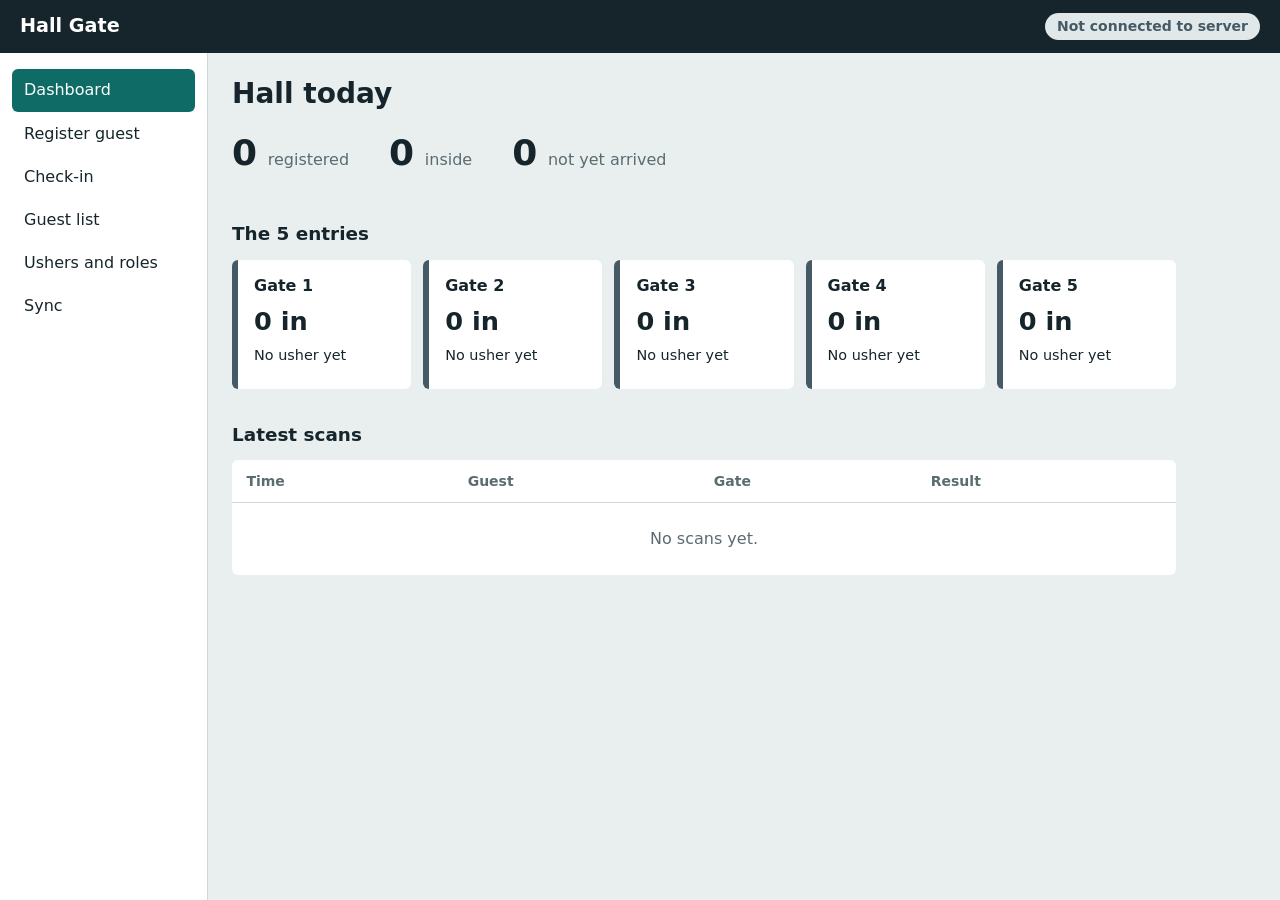
==== index.html @ 01136258 "Add files via upload ssssssfdsd" ====
<!DOCTYPE html>
<html lang="en">
<head>
  <meta charset="UTF-8">
  <meta name="viewport" content="width=device-width, initial-scale=1">
  <title>Hall Gate - Event Hall Management</title>
  <link rel="stylesheet" href="style.css">
</head>
<body>

  <!-- Top bar. The ids (net-status, user-name) are the "handles" your JavaScript will use to fill the text. -->
  <header class="topbar">
    <strong class="brand">Hall Gate</strong>
    <span class="net net-idle" id="net-status" role="status">Not connected to server</span>
    <span class="who" id="user-name"></span>
  </header>

  <nav class="menu" aria-label="Main menu">
    <a href="#dashboard">Dashboard</a>
    <a href="#register">Register guest</a>
    <a href="#checkin">Check-in</a>
    <a href="#guests">Guest list</a>
    <a href="#team">Ushers and roles</a>
    <a href="#sync">Sync</a>
  </nav>

  <main>

    <!-- ========== 1. DASHBOARD ========== -->
    <section class="view" id="dashboard">
      <h1>Hall today</h1>

      <div class="stats">
        <p><span class="num" id="stat-registered">0</span> registered</p>
        <p><span class="num" id="stat-inside">0</span> inside</p>
        <p><span class="num" id="stat-waiting">0</span> not yet arrived</p>
      </div>

      <h2>The 5 entries</h2>
      <div class="gates" id="gates">
        <article class="gate" data-gate="1"><h3>Gate 1</h3><p class="count">0 in</p><p class="note">No usher yet</p></article>
        <article class="gate" data-gate="2"><h3>Gate 2</h3><p class="count">0 in</p><p class="note">No usher yet</p></article>
        <article class="gate" data-gate="3"><h3>Gate 3</h3><p class="count">0 in</p><p class="note">No usher yet</p></article>
        <article class="gate" data-gate="4"><h3>Gate 4</h3><p class="count">0 in</p><p class="note">No usher yet</p></article>
        <article class="gate" data-gate="5"><h3>Gate 5</h3><p class="count">0 in</p><p class="note">No usher yet</p></article>
      </div>

      <h2>Latest scans</h2>
      <div class="table-wrap">
        <table>
          <thead>
            <tr><th>Time</th><th>Guest</th><th>Gate</th><th>Result</th></tr>
          </thead>
          <!-- The API data goes inside this tbody. The empty row is removed when real rows arrive. -->
          <tbody id="scans-body">
            <tr class="empty-row"><td colspan="4">No scans yet.</td></tr>
          </tbody>
        </table>
      </div>
    </section>

    <!-- ========== 2. REGISTER GUEST ========== -->
    <section class="view" id="register">
      <h1>Register a guest</h1>
      <p class="hint">Admin and any usher with permission can do this.</p>

      <div class="split">
        <form class="card" id="register-form" action="#register" method="post">
          <label for="g-name">Full name</label>
          <input id="g-name" name="name" type="text" autocomplete="off" required>

          <label for="g-phone">Phone number</label>
          <input id="g-phone" name="phone" type="tel">

          <label for="g-email">Email (optional)</label>
          <input id="g-email" name="email" type="email">

          <label for="g-type">Ticket type</label>
          <select id="g-type" name="type">
            <option>General</option>
            <option>VIP</option>
            <option>Speaker</option>
            <option>Staff</option>
          </select>

          <fieldset>
            <legend>How will the guest get in?</legend>
            <label class="choice"><input type="radio" name="method" checked> QR code</label>
            <label class="choice"><input type="radio" name="method"> Access code</label>
          </fieldset>

          <button class="btn" type="submit">Register and create pass</button>
        </form>

        <!-- The pass. "hidden" means the browser does not show that part until JavaScript removes the word. -->
        <aside class="pass" aria-label="Guest pass">
          <p class="empty pass-empty" id="pass-empty">The guest's pass will show here after you register them.</p>

          <div id="pass-content" hidden>
            <p class="pass-event" id="pass-event"></p>
            <h2 id="pass-name"></h2>
            <p id="pass-type"></p>
            <div class="qr" role="img" aria-label="QR code placeholder"></div>
            <p class="code" id="pass-code"></p>
            <button class="btn alt" type="button">Send by WhatsApp or SMS</button>
          </div>
        </aside>
      </div>
    </section>

    <!-- ========== 3. CHECK-IN (USHER SCREEN) ========== -->
    <section class="view" id="checkin">
      <h1>Check-in</h1>

      <div class="split">
        <div class="card">
          <label for="gate-pick">This device is at</label>
          <select id="gate-pick">
            <option>Gate 1</option>
            <option>Gate 2</option>
            <option>Gate 3</option>
            <option>Gate 4</option>
            <option>Gate 5</option>
          </select>

          <div class="scanner" role="img" aria-label="Camera area for scanning QR codes">
            <p>Camera opens here</p>
          </div>
          <button class="btn" type="button">Scan QR code</button>

          <p class="or">or type the access code</p>
          <label for="code-in">Access code</label>
          <input id="code-in" type="text" inputmode="numeric" autocomplete="off">
          <button class="btn alt" type="button">Check code</button>
        </div>

        <div class="results">
          <!-- Shown at first -->
          <article class="result idle" id="result-empty">
            <h2>Waiting for a scan</h2>
            <p>Scan a QR code or type an access code. The answer shows here.</p>
          </article>

          <!-- Hidden at first. JavaScript shows one of these two after a check. -->
          <article class="result ok" id="result-ok" hidden>
            <h2>Let in</h2>
            <p class="big" id="ok-name"></p>
            <p id="ok-info"></p>
          </article>

          <article class="result bad" id="result-bad" hidden>
            <h2>Do not let in</h2>
            <p class="big" id="bad-reason"></p>
            <p id="bad-info"></p>
          </article>
        </div>
      </div>
    </section>

    <!-- ========== 4. GUEST LIST ========== -->
    <section class="view" id="guests">
      <h1>Guest list</h1>
      <label for="search" class="sr">Search guests</label>
      <input id="search" class="search" type="search" placeholder="Search by name, phone or code">

      <div class="table-wrap">
        <table>
          <thead>
            <tr><th>Name</th><th>Phone</th><th>Ticket</th><th>Registered by</th><th>Status</th></tr>
          </thead>
          <tbody id="guests-body">
            <tr class="empty-row"><td colspan="5">No guests yet. Register a guest to start the list.</td></tr>
          </tbody>
        </table>
      </div>
    </section>

    <!-- ========== 5. USHERS AND ROLES (ADMIN ONLY) ========== -->
    <section class="view" id="team">
      <h1>Ushers and roles</h1>
      <p class="hint">Only the super admin sees this screen.</p>

      <div class="table-wrap">
        <table>
          <thead>
            <tr><th>Name</th><th>Role</th><th>Gate</th><th>Can register guests</th></tr>
          </thead>
          <tbody id="team-body">
            <tr class="empty-row"><td colspan="4">No ushers yet.</td></tr>
          </tbody>
        </table>
      </div>
      <button class="btn" type="button">Add usher</button>
    </section>

    <!-- ========== 6. SYNC ========== -->
    <section class="view" id="sync">
      <h1>Sync</h1>
      <p class="hint">Devices on the hall network share check-ins even when the internet is weak.</p>

      <div class="table-wrap">
        <table>
          <thead>
            <tr><th>Device</th><th>Gate</th><th>Last synced</th><th>Waiting to send</th></tr>
          </thead>
          <tbody id="sync-body">
            <tr class="empty-row"><td colspan="4">No devices connected yet.</td></tr>
          </tbody>
        </table>
      </div>
      <button class="btn" type="button">Sync now</button>
    </section>

  </main>
</body>
</html>
---- style.css ----
/* ---------- 1. Colours and sizes (change them here, they update everywhere) ---------- */
:root {
  --bg: #e9eeee;
  --surface: #ffffff;
  --ink: #16252b;
  --muted: #5a6b72;
  --line: #cdd8d9;
  --teal: #0e6b66;
  --teal-dark: #0a4f4b;

  --ok: #1f7a3e;
  --ok-bg: #dcf0e1;
  --bad: #a82a2a;
  --bad-bg: #f8dedc;
  --wait: #8a5a00;
  --wait-bg: #fbecc8;
  --idle: #455a64;
  --idle-bg: #e1e8ea;

  --radius: 6px;
  --font: "Instrument Sans", "Segoe UI", system-ui, sans-serif;
}

/* ---------- 2. Basics ---------- */
* { box-sizing: border-box; }

body {
  margin: 0;
  min-height: 100vh;
  font-family: var(--font);
  font-size: 1rem;
  line-height: 1.5;
  color: var(--ink);
  background: var(--bg);
  display: grid;
  grid-template-columns: 13rem 1fr;
  grid-template-rows: auto 1fr;
  grid-template-areas:
    "top  top"
    "menu main";
}

h1 { font-size: 1.75rem; line-height: 1.2; margin: 0 0 0.5rem; }
h2 { font-size: 1.15rem; margin: 2rem 0 0.75rem; }
h3 { font-size: 1rem; margin: 0; }
p  { margin: 0 0 0.5rem; }

.hint { color: var(--muted); margin-bottom: 1.25rem; }

/* Hidden on screen, still read by screen readers */
.sr {
  position: absolute;
  width: 1px; height: 1px;
  overflow: hidden;
  clip: rect(0 0 0 0);
}

:focus-visible { outline: 3px solid var(--teal); outline-offset: 2px; }

/* ---------- 3. Top bar ---------- */
.topbar {
  grid-area: top;
  display: flex;
  flex-wrap: wrap;
  align-items: center;
  gap: 0.75rem 1.5rem;
  padding: 0.75rem 1.25rem;
  background: var(--ink);
  color: #fff;
}
.brand { font-size: 1.2rem; margin-right: auto; }
.who { color: #b8c7cb; font-size: 0.9rem; }

/* Network state: the most important thing for an usher to see */
.net {
  padding: 0.2rem 0.75rem;
  border-radius: 999px;
  font-size: 0.875rem;
  font-weight: 600;
}
.net-online  { background: var(--ok-bg);   color: var(--ok); }
.net-offline { background: var(--wait-bg); color: var(--wait); }

/* ---------- 4. Side menu ---------- */
.menu {
  grid-area: menu;
  display: flex;
  flex-direction: column;
  padding: 1rem 0.75rem;
  background: var(--surface);
  border-right: 1px solid var(--line);
}
.menu a {
  padding: 0.6rem 0.75rem;
  border-radius: var(--radius);
  color: var(--ink);
  text-decoration: none;
  font-weight: 500;
}
.menu a:hover { background: var(--bg); }

/* ---------- 5. Screens: only one shows at a time ---------- */
main { grid-area: main; padding: 1.5rem; max-width: 62rem; width: 100%; }

.view { display: none; }
.view:target { display: block; }

/* If no screen is chosen yet, show the dashboard */
main:not(:has(.view:target)) #dashboard { display: block; }

/* Mark the menu link of the screen that is open */
body:has(#register:target) a[href="#register"],
body:has(#checkin:target)  a[href="#checkin"],
body:has(#guests:target)   a[href="#guests"],
body:has(#team:target)     a[href="#team"],
body:has(#sync:target)     a[href="#sync"],
body:not(:has(.view:target)) a[href="#dashboard"],
body:has(#dashboard:target) a[href="#dashboard"] {
  background: var(--teal);
  color: #fff;
}

/* ---------- 6. Dashboard ---------- */
.stats {
  display: flex;
  flex-wrap: wrap;
  gap: 0.5rem 2.5rem;
  margin: 1rem 0 0;
  color: var(--muted);
}
.num {
  font-size: 2.25rem;
  font-weight: 700;
  color: var(--ink);
  margin-right: 0.35rem;
}

.gates {
  display: grid;
  grid-template-columns: repeat(auto-fit, minmax(9.5rem, 1fr));
  gap: 0.75rem;
}
.gate {
  padding: 0.9rem 1rem;
  background: var(--surface);
  border-radius: var(--radius);
  border-left: 6px solid var(--idle);
  font-size: 0.9rem;
}
.gate .count { font-size: 1.6rem; font-weight: 700; margin: 0.25rem 0; }
.gate.open    { border-left-color: var(--ok); }
.gate.waiting { border-left-color: #d99a1e; }
.gate.closed  { border-left-color: var(--idle); color: var(--muted); }

/* ---------- 7. Tables and badges ---------- */
.table-wrap { overflow-x: auto; background: var(--surface); border-radius: var(--radius); margin-bottom: 1rem; }
table { width: 100%; border-collapse: collapse; min-width: 30rem; }
th, td { padding: 0.65rem 0.9rem; text-align: left; border-bottom: 1px solid var(--line); }
th { font-size: 0.875rem; color: var(--muted); font-weight: 600; }
tr:last-child td { border-bottom: 0; }

.badge {
  display: inline-block;
  padding: 0.1rem 0.6rem;
  border-radius: 999px;
  font-size: 0.8125rem;
  font-weight: 600;
}
.badge.ok   { background: var(--ok-bg);   color: var(--ok); }
.badge.bad  { background: var(--bad-bg);  color: var(--bad); }
.badge.wait { background: var(--wait-bg); color: var(--wait); }
.badge.idle { background: var(--idle-bg); color: var(--idle); }

/* ---------- 8. Forms and buttons ---------- */
.split {
  display: grid;
  grid-template-columns: repeat(auto-fit, minmax(17rem, 1fr));
  gap: 1.25rem;
  align-items: start;
}
.card {
  padding: 1.25rem;
  background: var(--surface);
  border-radius: var(--radius);
}

label { display: block; margin: 0.9rem 0 0.25rem; font-weight: 600; font-size: 0.9375rem; }
.card > :first-child { margin-top: 0; }

input[type="text"], input[type="tel"], input[type="email"], input[type="search"], select {
  width: 100%;
  padding: 0.65rem 0.75rem;
  font: inherit;
  color: inherit;
  background: #fff;
  border: 1px solid #9fb0b3;
  border-radius: var(--radius);
}
input[type="checkbox"] { width: 1.2rem; height: 1.2rem; accent-color: var(--teal); }
.search { max-width: 24rem; margin-bottom: 1rem; }

fieldset { margin: 1rem 0 0; padding: 0; border: 0; }
legend { font-weight: 600; font-size: 0.9375rem; padding: 0; margin-bottom: 0.25rem; }
.choice { display: flex; align-items: center; gap: 0.5rem; margin: 0.25rem 0; font-weight: 400; }
.choice input { width: 1.1rem; height: 1.1rem; accent-color: var(--teal); }

.btn {
  display: inline-block;
  margin-top: 1.1rem;
  padding: 0.7rem 1.25rem;
  font: inherit;
  font-weight: 600;
  color: #fff;
  background: var(--teal);
  border: 2px solid var(--teal);
  border-radius: var(--radius);
  cursor: pointer;
}
.btn:hover { background: var(--teal-dark); border-color: var(--teal-dark); }
.btn.alt { background: transparent; color: var(--teal); }
.btn.alt:hover { background: var(--teal); color: #fff; }

/* ---------- 9. Guest pass (the thing the guest receives) ---------- */
.pass {
  padding: 1.25rem;
  background: var(--surface);
  border-radius: var(--radius);
  border-top: 8px solid var(--teal);
  text-align: center;
}
.pass h2 { margin: 0.25rem 0; font-size: 1.5rem; }
.pass-event { color: var(--muted); font-size: 0.9rem; }
.code { font-size: 1.25rem; font-weight: 700; letter-spacing: 0.08em; }

/* Placeholder for the real QR code (a script will draw it later) */
.qr {
  width: 10rem;
  height: 10rem;
  margin: 1rem auto;
  background:
    conic-gradient(var(--ink) 25%, #fff 0 50%, var(--ink) 0 75%, #fff 0) 0 0 / 1.25rem 1.25rem;
  border: 0.6rem solid #fff;
  outline: 2px solid var(--ink);
}

/* ---------- 10. Check-in screen ---------- */
.scanner {
  display: grid;
  place-items: center;
  height: 12rem;
  margin-top: 1rem;
  background: var(--ink);
  color: #b8c7cb;
  border-radius: var(--radius);
}
.or { text-align: center; color: var(--muted); margin: 1.25rem 0 0; }

.results { display: grid; gap: 1rem; }
.result { padding: 1.25rem; border-radius: var(--radius); border-left: 8px solid; }
.result h2 { margin: 0; font-size: 1rem; }
.result .big { font-size: 1.75rem; font-weight: 700; margin: 0.25rem 0; }
.result.ok  { background: var(--ok-bg);  color: var(--ok);  border-color: var(--ok); }
.result.bad { background: var(--bad-bg); color: var(--bad); border-color: var(--bad); }

/* ---------- 11. Phones and tablets: menu goes to the top ---------- */
@media (max-width: 700px) {
  body {
    grid-template-columns: 1fr;
    grid-template-areas: "top" "menu" "main";
    grid-template-rows: auto auto 1fr;
  }
  .menu {
    flex-direction: row;
    overflow-x: auto;
    padding: 0.5rem;
    border-right: 0;
    border-bottom: 1px solid var(--line);
  }
  .menu a { white-space: nowrap; }
  main { padding: 1rem; }
}

@media (prefers-reduced-motion: reduce) {
  * { transition: none !important; animation: none !important; }
}

/* ---------- 12. Empty states (what shows before the backend sends data) ---------- */

/* The "hidden" word must always win, even over our own display rules */
[hidden] { display: none !important; }

.empty { color: var(--muted); }
.pass-empty { padding: 1.5rem 0; margin: 0; }

.empty-row td { padding: 1.5rem; text-align: center; color: var(--muted); }

/* Grey look for a result that has no answer yet */
.result.idle { background: var(--idle-bg); color: var(--idle); border-color: var(--idle); }

/* No name yet, so no empty space in the top bar */
.who:empty { display: none; }

/* Grey badge for "no connection to the server" */
.net-idle { background: var(--idle-bg); color: var(--idle); }
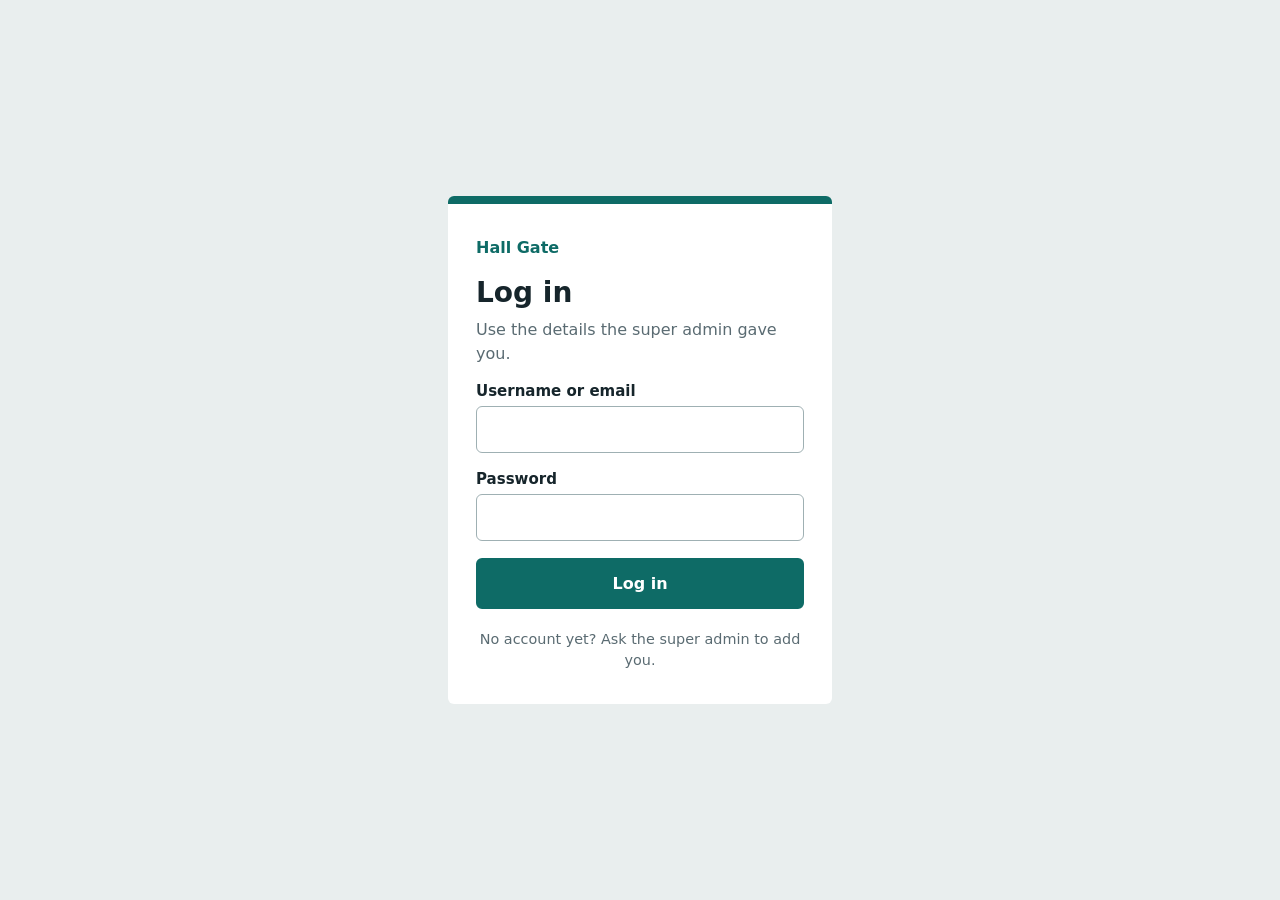
==== commit cd4abd94: "Add files via upload" ====
--- a/index.html
+++ b/index.html
@@ -4,213 +4,271 @@
   <meta charset="UTF-8">
   <meta name="viewport" content="width=device-width, initial-scale=1">
   <title>Hall Gate - Event Hall Management</title>
+  <meta name="description" content="Event hall check-in: pre-register guests and let them in at the 5 gates with a QR code or access code.">
+  <meta name="theme-color" content="#16252b">
+  <link rel="icon" href="data:image/svg+xml,%3Csvg xmlns='http://www.w3.org/2000/svg' viewBox='0 0 100 100'%3E%3Ctext y='.9em' font-size='90'%3E🎟️%3C/text%3E%3C/svg%3E">
   <link rel="stylesheet" href="style.css">
 </head>
 <body>
-
-  <!-- Top bar. The ids (net-status, user-name) are the "handles" your JavaScript will use to fill the text. -->
-  <header class="topbar">
-    <strong class="brand">Hall Gate</strong>
-    <span class="net net-idle" id="net-status" role="status">Not connected to server</span>
-    <span class="who" id="user-name"></span>
-  </header>
-
-  <nav class="menu" aria-label="Main menu">
-    <a href="#dashboard">Dashboard</a>
-    <a href="#register">Register guest</a>
-    <a href="#checkin">Check-in</a>
-    <a href="#guests">Guest list</a>
-    <a href="#team">Ushers and roles</a>
-    <a href="#sync">Sync</a>
-  </nav>
-
-  <main>
-
-    <!-- ========== 1. DASHBOARD ========== -->
-    <section class="view" id="dashboard">
-      <h1>Hall today</h1>
-
-      <div class="stats">
-        <p><span class="num" id="stat-registered">0</span> registered</p>
-        <p><span class="num" id="stat-inside">0</span> inside</p>
-        <p><span class="num" id="stat-waiting">0</span> not yet arrived</p>
-      </div>
-
-      <h2>The 5 entries</h2>
-      <div class="gates" id="gates">
-        <article class="gate" data-gate="1"><h3>Gate 1</h3><p class="count">0 in</p><p class="note">No usher yet</p></article>
-        <article class="gate" data-gate="2"><h3>Gate 2</h3><p class="count">0 in</p><p class="note">No usher yet</p></article>
-        <article class="gate" data-gate="3"><h3>Gate 3</h3><p class="count">0 in</p><p class="note">No usher yet</p></article>
-        <article class="gate" data-gate="4"><h3>Gate 4</h3><p class="count">0 in</p><p class="note">No usher yet</p></article>
-        <article class="gate" data-gate="5"><h3>Gate 5</h3><p class="count">0 in</p><p class="note">No usher yet</p></article>
-      </div>
-
-      <h2>Latest scans</h2>
-      <div class="table-wrap">
-        <table>
-          <thead>
-            <tr><th>Time</th><th>Guest</th><th>Gate</th><th>Result</th></tr>
-          </thead>
-          <!-- The API data goes inside this tbody. The empty row is removed when real rows arrive. -->
-          <tbody id="scans-body">
-            <tr class="empty-row"><td colspan="4">No scans yet.</td></tr>
-          </tbody>
-        </table>
-      </div>
-    </section>
-
-    <!-- ========== 2. REGISTER GUEST ========== -->
-    <section class="view" id="register">
-      <h1>Register a guest</h1>
-      <p class="hint">Admin and any usher with permission can do this.</p>
-
-      <div class="split">
-        <form class="card" id="register-form" action="#register" method="post">
-          <label for="g-name">Full name</label>
-          <input id="g-name" name="name" type="text" autocomplete="off" required>
-
-          <label for="g-phone">Phone number</label>
-          <input id="g-phone" name="phone" type="tel">
-
-          <label for="g-email">Email (optional)</label>
-          <input id="g-email" name="email" type="email">
-
-          <label for="g-type">Ticket type</label>
-          <select id="g-type" name="type">
-            <option>General</option>
-            <option>VIP</option>
-            <option>Speaker</option>
-            <option>Staff</option>
-          </select>
-
-          <fieldset>
-            <legend>How will the guest get in?</legend>
-            <label class="choice"><input type="radio" name="method" checked> QR code</label>
-            <label class="choice"><input type="radio" name="method"> Access code</label>
-          </fieldset>
-
-          <button class="btn" type="submit">Register and create pass</button>
-        </form>
-
-        <!-- The pass. "hidden" means the browser does not show that part until JavaScript removes the word. -->
-        <aside class="pass" aria-label="Guest pass">
-          <p class="empty pass-empty" id="pass-empty">The guest's pass will show here after you register them.</p>
-
-          <div id="pass-content" hidden>
-            <p class="pass-event" id="pass-event"></p>
-            <h2 id="pass-name"></h2>
-            <p id="pass-type"></p>
-            <div class="qr" role="img" aria-label="QR code placeholder"></div>
-            <p class="code" id="pass-code"></p>
-            <button class="btn alt" type="button">Send by WhatsApp or SMS</button>
+  <!-- HOW THIS PAGE WORKS
+       1. At first <body> has no data-role, so the CSS shows only the login screen.
+       2. After the API says the login is good, JavaScript sets data-role on <body>
+          to super-admin, usher or guest.
+       3. The CSS then hides the login screen, shows the app, and hides the parts
+          that this role must not see. -->
+
+  <!-- ========== LOGIN SCREEN ========== -->
+  <section class="login-screen">
+    <div class="login-box">
+      <p class="login-brand">Hall Gate</p>
+      <h1>Log in</h1>
+      <p class="hint">Use the details the super admin gave you.</p>
+      <noscript><p class="form-error">JavaScript is turned off. Turn it on to log in.</p></noscript>
+
+      <!-- Your JavaScript will send this form to the API. The API answers with the user's role. -->
+      <form id="login-form" action="#" method="post" onsubmit="return false;"> <!-- remove onsubmit when your JavaScript handles this form -->
+        <label for="l-user">Username or email</label>
+        <input id="l-user" name="username" type="text" autocomplete="username" required>
+
+        <label for="l-pass">Password</label>
+        <input id="l-pass" name="password" type="password" autocomplete="current-password" required>
+
+        <!-- The API error goes here, for example "Wrong password". It stays hidden while empty. -->
+        <p class="form-error" id="login-error" role="alert"></p>
+
+        <button class="btn wide" id="login-btn" type="submit">Log in</button>
+      </form>
+
+      <p class="login-help">No account yet? Ask the super admin to add you.</p>
+    </div>
+  </section>
+
+  <!-- ========== THE APP (shows after login) ========== -->
+  <div class="app">
+    <!-- Top bar. The ids (net-status, user-name) are the "handles" your JavaScript will use to fill the text. -->
+    <header class="topbar">
+      <strong class="brand">Hall Gate</strong>
+      <span class="net net-idle" id="net-status" role="status">Not connected to server</span>
+      <span class="who" id="user-name"></span>
+      <a class="logout" href="index.html">Log out</a>
+    </header>
+
+    <nav class="menu" aria-label="Main menu">
+      <a class="staff-only" href="#dashboard">Dashboard</a>
+      <a class="staff-only" href="#register">Register guest</a>
+      <a class="staff-only" href="#checkin">Check-in</a>
+      <a class="staff-only" href="#guests">Guest list</a>
+      <a class="admin-only" href="#team">Ushers and roles</a>
+      <a class="staff-only" href="#sync">Sync</a>
+      <a class="guest-only" href="#mypass">My pass</a>
+    </nav>
+
+    <main>
+
+      <!-- ========== 1. DASHBOARD ========== -->
+      <section class="view staff-only" id="dashboard">
+        <h1>Hall today</h1>
+
+        <div class="stats">
+          <p><span class="num" id="stat-registered">0</span> registered</p>
+          <p><span class="num" id="stat-inside">0</span> inside</p>
+          <p><span class="num" id="stat-waiting">0</span> not yet arrived</p>
+        </div>
+
+        <h2>The 5 entries</h2>
+        <div class="gates" id="gates">
+          <article class="gate" data-gate="1"><h3>Gate 1</h3><p class="count">0 in</p><p class="note">No usher yet</p></article>
+          <article class="gate" data-gate="2"><h3>Gate 2</h3><p class="count">0 in</p><p class="note">No usher yet</p></article>
+          <article class="gate" data-gate="3"><h3>Gate 3</h3><p class="count">0 in</p><p class="note">No usher yet</p></article>
+          <article class="gate" data-gate="4"><h3>Gate 4</h3><p class="count">0 in</p><p class="note">No usher yet</p></article>
+          <article class="gate" data-gate="5"><h3>Gate 5</h3><p class="count">0 in</p><p class="note">No usher yet</p></article>
+        </div>
+
+        <h2>Latest scans</h2>
+        <div class="table-wrap">
+          <table>
+            <thead>
+              <tr><th scope="col">Time</th><th scope="col">Guest</th><th scope="col">Gate</th><th scope="col">Result</th></tr>
+            </thead>
+            <!-- The API data goes inside this tbody. The empty row is removed when real rows arrive. -->
+            <tbody id="scans-body">
+              <tr class="empty-row"><td colspan="4">No scans yet.</td></tr>
+            </tbody>
+          </table>
+        </div>
+      </section>
+
+      <!-- ========== 2. REGISTER GUEST ========== -->
+      <section class="view staff-only" id="register">
+        <h1>Register a guest</h1>
+        <p class="hint">Admin and any usher with permission can do this.</p>
+
+        <div class="split">
+          <form class="card" id="register-form" action="#register" method="post" onsubmit="return false;"> <!-- remove onsubmit when your JavaScript handles this form -->
+            <label for="g-name">Full name</label>
+            <input id="g-name" name="name" type="text" autocomplete="off" required>
+
+            <label for="g-phone">Phone number</label>
+            <input id="g-phone" name="phone" type="tel">
+
+            <label for="g-email">Email (optional)</label>
+            <input id="g-email" name="email" type="email">
+
+            <label for="g-type">Ticket type</label>
+            <select id="g-type" name="type">
+              <option>General</option>
+              <option>VIP</option>
+              <option>Speaker</option>
+              <option>Staff</option>
+            </select>
+
+            <fieldset>
+              <legend>How will the guest get in?</legend>
+              <label class="choice"><input type="radio" name="method" checked> QR code</label>
+              <label class="choice"><input type="radio" name="method"> Access code</label>
+            </fieldset>
+
+            <button class="btn" type="submit">Register and create pass</button>
+          </form>
+
+          <!-- The pass. "hidden" means the browser does not show that part until JavaScript removes the word. -->
+          <aside class="pass" aria-label="Guest pass">
+            <p class="empty pass-empty" id="pass-empty">The guest's pass will show here after you register them.</p>
+
+            <div id="pass-content" hidden>
+              <p class="pass-event" id="pass-event"></p>
+              <h2 id="pass-name"></h2>
+              <p id="pass-type"></p>
+              <div class="qr" role="img" aria-label="QR code placeholder"></div>
+              <p class="code" id="pass-code"></p>
+              <button class="btn alt" type="button">Send by WhatsApp or SMS</button>
+            </div>
+          </aside>
+        </div>
+      </section>
+
+      <!-- ========== 3. CHECK-IN (USHER SCREEN) ========== -->
+      <section class="view staff-only" id="checkin">
+        <h1>Check-in</h1>
+
+        <div class="split">
+          <div class="card">
+            <label for="gate-pick">This device is at</label>
+            <select id="gate-pick">
+              <option>Gate 1</option>
+              <option>Gate 2</option>
+              <option>Gate 3</option>
+              <option>Gate 4</option>
+              <option>Gate 5</option>
+            </select>
+
+            <div class="scanner" role="img" aria-label="Camera area for scanning QR codes">
+              <p>Camera opens here</p>
+            </div>
+            <button class="btn" type="button">Scan QR code</button>
+
+            <p class="or">or type the access code</p>
+            <label for="code-in">Access code</label>
+            <input id="code-in" type="text" inputmode="numeric" autocomplete="off">
+            <button class="btn alt" type="button">Check code</button>
+          </div>
+
+          <div class="results">
+            <!-- Shown at first -->
+            <article class="result idle" id="result-empty">
+              <h2>Waiting for a scan</h2>
+              <p>Scan a QR code or type an access code. The answer shows here.</p>
+            </article>
+
+            <!-- Hidden at first. JavaScript shows one of these two after a check. -->
+            <article class="result ok" id="result-ok" hidden>
+              <h2>Let in</h2>
+              <p class="big" id="ok-name"></p>
+              <p id="ok-info"></p>
+            </article>
+
+            <article class="result bad" id="result-bad" hidden>
+              <h2>Do not let in</h2>
+              <p class="big" id="bad-reason"></p>
+              <p id="bad-info"></p>
+            </article>
+          </div>
+        </div>
+      </section>
+
+      <!-- ========== 4. GUEST LIST ========== -->
+      <section class="view staff-only" id="guests">
+        <h1>Guest list</h1>
+        <label for="search" class="sr">Search guests</label>
+        <input id="search" class="search" type="search" placeholder="Search by name, phone or code">
+
+        <div class="table-wrap">
+          <table>
+            <thead>
+              <tr><th scope="col">Name</th><th scope="col">Phone</th><th scope="col">Ticket</th><th scope="col">Registered by</th><th scope="col">Status</th></tr>
+            </thead>
+            <tbody id="guests-body">
+              <tr class="empty-row"><td colspan="5">No guests yet. Register a guest to start the list.</td></tr>
+            </tbody>
+          </table>
+        </div>
+      </section>
+
+      <!-- ========== 5. USHERS AND ROLES (ADMIN ONLY) ========== -->
+      <section class="view admin-only" id="team">
+        <h1>Ushers and roles</h1>
+        <p class="hint">Only the super admin sees this screen.</p>
+
+        <div class="table-wrap">
+          <table>
+            <thead>
+              <tr><th scope="col">Name</th><th scope="col">Role</th><th scope="col">Gate</th><th scope="col">Can register guests</th></tr>
+            </thead>
+            <tbody id="team-body">
+              <tr class="empty-row"><td colspan="4">No ushers yet.</td></tr>
+            </tbody>
+          </table>
+        </div>
+        <button class="btn" type="button">Add usher</button>
+      </section>
+
+      <!-- ========== 6. SYNC ========== -->
+      <section class="view staff-only" id="sync">
+        <h1>Sync</h1>
+        <p class="hint">Devices on the hall network share check-ins even when the internet is weak.</p>
+
+        <div class="table-wrap">
+          <table>
+            <thead>
+              <tr><th scope="col">Device</th><th scope="col">Gate</th><th scope="col">Last synced</th><th scope="col">Waiting to send</th></tr>
+            </thead>
+            <tbody id="sync-body">
+              <tr class="empty-row"><td colspan="4">No devices connected yet.</td></tr>
+            </tbody>
+          </table>
+        </div>
+        <button class="btn" type="button">Sync now</button>
+      </section>
+
+      <!-- ========== 7. MY PASS (GUEST ONLY) ========== -->
+      <section class="view guest-only" id="mypass">
+        <h1>My pass</h1>
+        <p class="hint">Show this at any gate of the hall.</p>
+
+        <aside class="pass" aria-label="My pass">
+          <p class="empty pass-empty" id="mypass-empty">Your pass will show here once the system sends it.</p>
+
+          <div id="mypass-content" hidden>
+            <p class="pass-event" id="mypass-event"></p>
+            <h2 id="mypass-name"></h2>
+            <p id="mypass-type"></p>
+            <div class="qr" role="img" aria-label="Your QR code"></div>
+            <p class="code" id="mypass-code"></p>
           </div>
         </aside>
-      </div>
-    </section>
-
-    <!-- ========== 3. CHECK-IN (USHER SCREEN) ========== -->
-    <section class="view" id="checkin">
-      <h1>Check-in</h1>
-
-      <div class="split">
-        <div class="card">
-          <label for="gate-pick">This device is at</label>
-          <select id="gate-pick">
-            <option>Gate 1</option>
-            <option>Gate 2</option>
-            <option>Gate 3</option>
-            <option>Gate 4</option>
-            <option>Gate 5</option>
-          </select>
-
-          <div class="scanner" role="img" aria-label="Camera area for scanning QR codes">
-            <p>Camera opens here</p>
-          </div>
-          <button class="btn" type="button">Scan QR code</button>
-
-          <p class="or">or type the access code</p>
-          <label for="code-in">Access code</label>
-          <input id="code-in" type="text" inputmode="numeric" autocomplete="off">
-          <button class="btn alt" type="button">Check code</button>
-        </div>
-
-        <div class="results">
-          <!-- Shown at first -->
-          <article class="result idle" id="result-empty">
-            <h2>Waiting for a scan</h2>
-            <p>Scan a QR code or type an access code. The answer shows here.</p>
-          </article>
-
-          <!-- Hidden at first. JavaScript shows one of these two after a check. -->
-          <article class="result ok" id="result-ok" hidden>
-            <h2>Let in</h2>
-            <p class="big" id="ok-name"></p>
-            <p id="ok-info"></p>
-          </article>
-
-          <article class="result bad" id="result-bad" hidden>
-            <h2>Do not let in</h2>
-            <p class="big" id="bad-reason"></p>
-            <p id="bad-info"></p>
-          </article>
-        </div>
-      </div>
-    </section>
-
-    <!-- ========== 4. GUEST LIST ========== -->
-    <section class="view" id="guests">
-      <h1>Guest list</h1>
-      <label for="search" class="sr">Search guests</label>
-      <input id="search" class="search" type="search" placeholder="Search by name, phone or code">
-
-      <div class="table-wrap">
-        <table>
-          <thead>
-            <tr><th>Name</th><th>Phone</th><th>Ticket</th><th>Registered by</th><th>Status</th></tr>
-          </thead>
-          <tbody id="guests-body">
-            <tr class="empty-row"><td colspan="5">No guests yet. Register a guest to start the list.</td></tr>
-          </tbody>
-        </table>
-      </div>
-    </section>
-
-    <!-- ========== 5. USHERS AND ROLES (ADMIN ONLY) ========== -->
-    <section class="view" id="team">
-      <h1>Ushers and roles</h1>
-      <p class="hint">Only the super admin sees this screen.</p>
-
-      <div class="table-wrap">
-        <table>
-          <thead>
-            <tr><th>Name</th><th>Role</th><th>Gate</th><th>Can register guests</th></tr>
-          </thead>
-          <tbody id="team-body">
-            <tr class="empty-row"><td colspan="4">No ushers yet.</td></tr>
-          </tbody>
-        </table>
-      </div>
-      <button class="btn" type="button">Add usher</button>
-    </section>
-
-    <!-- ========== 6. SYNC ========== -->
-    <section class="view" id="sync">
-      <h1>Sync</h1>
-      <p class="hint">Devices on the hall network share check-ins even when the internet is weak.</p>
-
-      <div class="table-wrap">
-        <table>
-          <thead>
-            <tr><th>Device</th><th>Gate</th><th>Last synced</th><th>Waiting to send</th></tr>
-          </thead>
-          <tbody id="sync-body">
-            <tr class="empty-row"><td colspan="4">No devices connected yet.</td></tr>
-          </tbody>
-        </table>
-      </div>
-      <button class="btn" type="button">Sync now</button>
-    </section>
-
-  </main>
+      </section>
+
+    </main>
+  </div>
 </body>
 </html>
--- a/style.css
+++ b/style.css
@@ -18,7 +18,8 @@
   --idle-bg: #e1e8ea;
 
   --radius: 6px;
-  --font: "Instrument Sans", "Segoe UI", system-ui, sans-serif;
+  /* System fonts only: they load at once and also work with no internet */
+  --font: "Segoe UI", system-ui, -apple-system, Roboto, Arial, sans-serif;
 }
 
 /* ---------- 2. Basics ---------- */
@@ -32,6 +33,12 @@
   line-height: 1.5;
   color: var(--ink);
   background: var(--bg);
+}
+
+/* The app layout: top bar, side menu and main area */
+.app {
+  min-height: 100vh;
+  min-height: 100dvh; /* fits phone screens better */
   display: grid;
   grid-template-columns: 13rem 1fr;
   grid-template-rows: auto 1fr;
@@ -187,7 +194,7 @@
 label { display: block; margin: 0.9rem 0 0.25rem; font-weight: 600; font-size: 0.9375rem; }
 .card > :first-child { margin-top: 0; }
 
-input[type="text"], input[type="tel"], input[type="email"], input[type="search"], select {
+input[type="text"], input[type="password"], input[type="tel"], input[type="email"], input[type="search"], select {
   width: 100%;
   padding: 0.65rem 0.75rem;
   font: inherit;
@@ -264,7 +271,7 @@
 
 /* ---------- 11. Phones and tablets: menu goes to the top ---------- */
 @media (max-width: 700px) {
-  body {
+  .app {
     grid-template-columns: 1fr;
     grid-template-areas: "top" "menu" "main";
     grid-template-rows: auto auto 1fr;
@@ -276,7 +283,7 @@
     border-right: 0;
     border-bottom: 1px solid var(--line);
   }
-  .menu a { white-space: nowrap; }
+  .menu a { white-space: nowrap; padding: 0.75rem 1rem; }
   main { padding: 1rem; }
 }
 
@@ -302,3 +309,59 @@
 
 /* Grey badge for "no connection to the server" */
 .net-idle { background: var(--idle-bg); color: var(--idle); }
+
+/* ---------- 13. Who sees what (set by data-role on <body>) ---------- */
+/* super-admin has no rule here, so it sees everything */
+body[data-role="usher"] .admin-only,
+body[data-role="guest"] .admin-only,
+body[data-role="guest"] .staff-only,
+body:not([data-role="guest"]) .guest-only { display: none !important; }
+
+/* A guest opens on "My pass" */
+body[data-role="guest"] main:not(:has(.view:target)) #mypass { display: block; }
+body[data-role="guest"]:not(:has(.view:target)) a[href="#mypass"],
+body:has(#mypass:target) a[href="#mypass"] { background: var(--teal); color: #fff; }
+
+#mypass .pass { max-width: 20rem; }
+
+.logout {
+  padding: 0.25rem 0.75rem;
+  color: #fff;
+  font-size: 0.9rem;
+  text-decoration: none;
+  border: 1px solid #5a6b72;
+  border-radius: var(--radius);
+}
+.logout:hover { background: #2b3f46; }
+
+/* ---------- 14. Login page ---------- */
+.login-screen { min-height: 100vh; min-height: 100dvh; display: flex; justify-content: center; align-items: center; padding: 1rem; }
+
+/* Logged out = no data-role on <body>. Show the login screen and hide the app. */
+body:not([data-role]) .app { display: none; }
+body[data-role] .login-screen { display: none; }
+
+.login-box {
+  width: 100%;
+  max-width: 24rem;
+  padding: 2rem 1.75rem;
+  background: var(--surface);
+  border-radius: var(--radius);
+  border-top: 8px solid var(--teal);
+}
+.login-brand { margin-bottom: 1rem; font-weight: 700; color: var(--teal); }
+.login-box .hint { margin-bottom: 0.5rem; }
+.login-help { margin: 1.25rem 0 0; font-size: 0.9rem; color: var(--muted); text-align: center; }
+
+.btn.wide { width: 100%; }
+.btn:disabled { opacity: 0.6; cursor: not-allowed; }
+
+/* Error from the server, for example "Wrong password". Hidden when empty. */
+.form-error {
+  margin: 1rem 0 0;
+  padding: 0.6rem 0.75rem;
+  color: var(--bad);
+  background: var(--bad-bg);
+  border-radius: var(--radius);
+}
+.form-error:empty { display: none; }
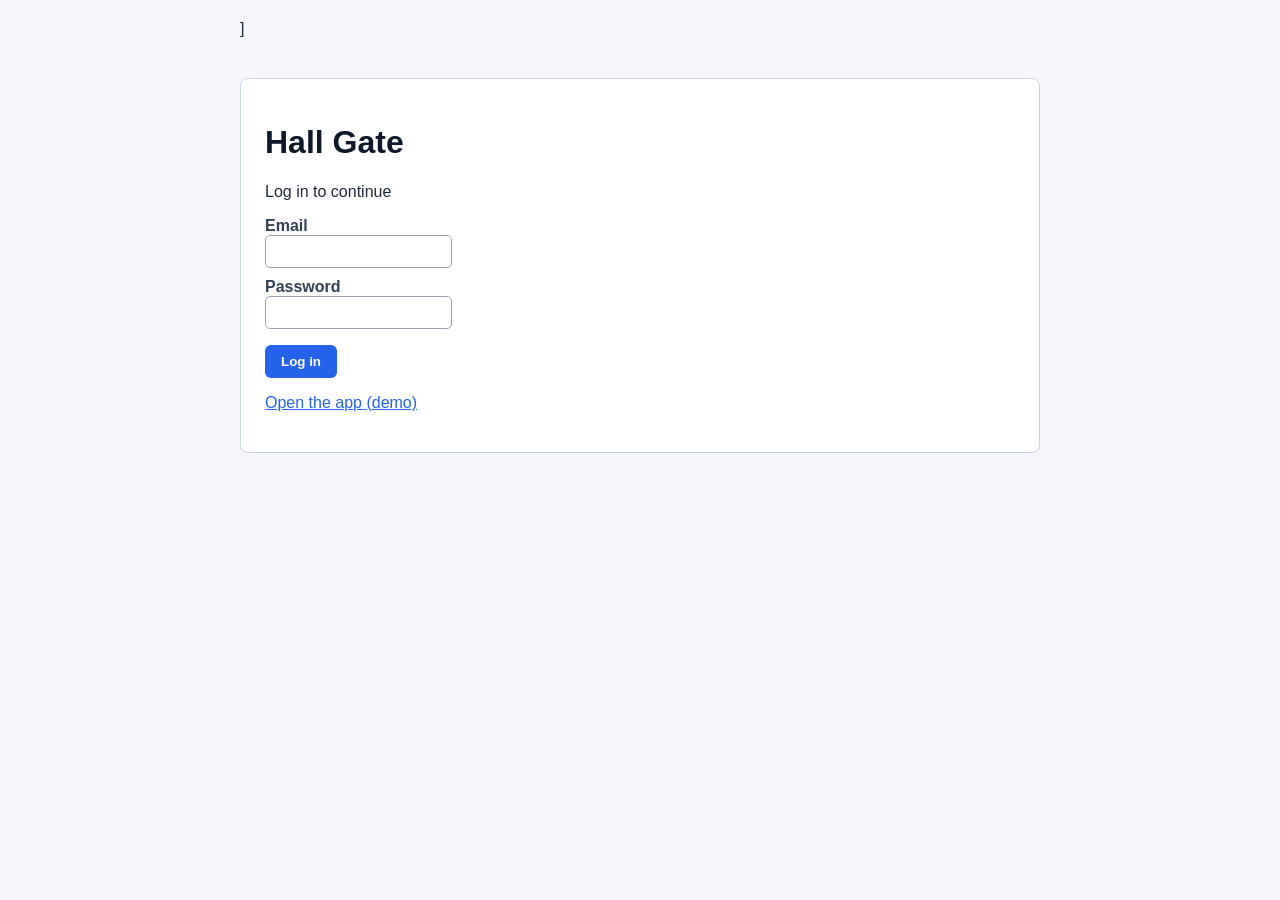
==== commit d9659f66: "Add files via upload" ====
--- a/index.html
+++ b/index.html
@@ -3,272 +3,33 @@
 <head>
   <meta charset="UTF-8">
   <meta name="viewport" content="width=device-width, initial-scale=1">
-  <title>Hall Gate - Event Hall Management</title>
-  <meta name="description" content="Event hall check-in: pre-register guests and let them in at the 5 gates with a QR code or access code.">
-  <meta name="theme-color" content="#16252b">
-  <link rel="icon" href="data:image/svg+xml,%3Csvg xmlns='http://www.w3.org/2000/svg' viewBox='0 0 100 100'%3E%3Ctext y='.9em' font-size='90'%3E🎟️%3C/text%3E%3C/svg%3E">
+  <title>Hall Gate - Log in</title>
   <link rel="stylesheet" href="style.css">
 </head>
 <body>
-  <!-- HOW THIS PAGE WORKS
-       1. At first <body> has no data-role, so the CSS shows only the login screen.
-       2. After the API says the login is good, JavaScript sets data-role on <body>
-          to super-admin, usher or guest.
-       3. The CSS then hides the login screen, shows the app, and hides the parts
-          that this role must not see. -->
 
-  <!-- ========== LOGIN SCREEN ========== -->
-  <section class="login-screen">
-    <div class="login-box">
-      <p class="login-brand">Hall Gate</p>
-      <h1>Log in</h1>
-      <p class="hint">Use the details the super admin gave you.</p>
-      <noscript><p class="form-error">JavaScript is turned off. Turn it on to log in.</p></noscript>
+  ]
+  <div class="login-box">
+    <h1>Hall Gate</h1>
+    <p>Log in to continue</p>
 
-      <!-- Your JavaScript will send this form to the API. The API answers with the user's role. -->
-      <form id="login-form" action="#" method="post" onsubmit="return false;"> <!-- remove onsubmit when your JavaScript handles this form -->
-        <label for="l-user">Username or email</label>
-        <input id="l-user" name="username" type="text" autocomplete="username" required>
+    <form id="login-form">
+      <label for="l-user">Email</label>
+      <input id="l-user" type="email" required>
 
-        <label for="l-pass">Password</label>
-        <input id="l-pass" name="password" type="password" autocomplete="current-password" required>
+      <label for="l-pass">Password</label>
+      <input id="l-pass" type="password" required>
 
-        <!-- The API error goes here, for example "Wrong password". It stays hidden while empty. -->
-        <p class="form-error" id="login-error" role="alert"></p>
+     
+      <p id="login-error" class="error"></p>
 
-        <button class="btn wide" id="login-btn" type="submit">Log in</button>
-      </form>
+      <button id="login-btn" type="submit">Log in</button>
+    </form>
 
-      <p class="login-help">No account yet? Ask the super admin to add you.</p>
-    </div>
-  </section>
+    
+    <p><a href="app.html">Open the app (demo)</a></p>
+  </div>
 
-  <!-- ========== THE APP (shows after login) ========== -->
-  <div class="app">
-    <!-- Top bar. The ids (net-status, user-name) are the "handles" your JavaScript will use to fill the text. -->
-    <header class="topbar">
-      <strong class="brand">Hall Gate</strong>
-      <span class="net net-idle" id="net-status" role="status">Not connected to server</span>
-      <span class="who" id="user-name"></span>
-      <a class="logout" href="index.html">Log out</a>
-    </header>
-
-    <nav class="menu" aria-label="Main menu">
-      <a class="staff-only" href="#dashboard">Dashboard</a>
-      <a class="staff-only" href="#register">Register guest</a>
-      <a class="staff-only" href="#checkin">Check-in</a>
-      <a class="staff-only" href="#guests">Guest list</a>
-      <a class="admin-only" href="#team">Ushers and roles</a>
-      <a class="staff-only" href="#sync">Sync</a>
-      <a class="guest-only" href="#mypass">My pass</a>
-    </nav>
-
-    <main>
-
-      <!-- ========== 1. DASHBOARD ========== -->
-      <section class="view staff-only" id="dashboard">
-        <h1>Hall today</h1>
-
-        <div class="stats">
-          <p><span class="num" id="stat-registered">0</span> registered</p>
-          <p><span class="num" id="stat-inside">0</span> inside</p>
-          <p><span class="num" id="stat-waiting">0</span> not yet arrived</p>
-        </div>
-
-        <h2>The 5 entries</h2>
-        <div class="gates" id="gates">
-          <article class="gate" data-gate="1"><h3>Gate 1</h3><p class="count">0 in</p><p class="note">No usher yet</p></article>
-          <article class="gate" data-gate="2"><h3>Gate 2</h3><p class="count">0 in</p><p class="note">No usher yet</p></article>
-          <article class="gate" data-gate="3"><h3>Gate 3</h3><p class="count">0 in</p><p class="note">No usher yet</p></article>
-          <article class="gate" data-gate="4"><h3>Gate 4</h3><p class="count">0 in</p><p class="note">No usher yet</p></article>
-          <article class="gate" data-gate="5"><h3>Gate 5</h3><p class="count">0 in</p><p class="note">No usher yet</p></article>
-        </div>
-
-        <h2>Latest scans</h2>
-        <div class="table-wrap">
-          <table>
-            <thead>
-              <tr><th scope="col">Time</th><th scope="col">Guest</th><th scope="col">Gate</th><th scope="col">Result</th></tr>
-            </thead>
-            <!-- The API data goes inside this tbody. The empty row is removed when real rows arrive. -->
-            <tbody id="scans-body">
-              <tr class="empty-row"><td colspan="4">No scans yet.</td></tr>
-            </tbody>
-          </table>
-        </div>
-      </section>
-
-      <!-- ========== 2. REGISTER GUEST ========== -->
-      <section class="view staff-only" id="register">
-        <h1>Register a guest</h1>
-        <p class="hint">Admin and any usher with permission can do this.</p>
-
-        <div class="split">
-          <form class="card" id="register-form" action="#register" method="post" onsubmit="return false;"> <!-- remove onsubmit when your JavaScript handles this form -->
-            <label for="g-name">Full name</label>
-            <input id="g-name" name="name" type="text" autocomplete="off" required>
-
-            <label for="g-phone">Phone number</label>
-            <input id="g-phone" name="phone" type="tel">
-
-            <label for="g-email">Email (optional)</label>
-            <input id="g-email" name="email" type="email">
-
-            <label for="g-type">Ticket type</label>
-            <select id="g-type" name="type">
-              <option>General</option>
-              <option>VIP</option>
-              <option>Speaker</option>
-              <option>Staff</option>
-            </select>
-
-            <fieldset>
-              <legend>How will the guest get in?</legend>
-              <label class="choice"><input type="radio" name="method" checked> QR code</label>
-              <label class="choice"><input type="radio" name="method"> Access code</label>
-            </fieldset>
-
-            <button class="btn" type="submit">Register and create pass</button>
-          </form>
-
-          <!-- The pass. "hidden" means the browser does not show that part until JavaScript removes the word. -->
-          <aside class="pass" aria-label="Guest pass">
-            <p class="empty pass-empty" id="pass-empty">The guest's pass will show here after you register them.</p>
-
-            <div id="pass-content" hidden>
-              <p class="pass-event" id="pass-event"></p>
-              <h2 id="pass-name"></h2>
-              <p id="pass-type"></p>
-              <div class="qr" role="img" aria-label="QR code placeholder"></div>
-              <p class="code" id="pass-code"></p>
-              <button class="btn alt" type="button">Send by WhatsApp or SMS</button>
-            </div>
-          </aside>
-        </div>
-      </section>
-
-      <!-- ========== 3. CHECK-IN (USHER SCREEN) ========== -->
-      <section class="view staff-only" id="checkin">
-        <h1>Check-in</h1>
-
-        <div class="split">
-          <div class="card">
-            <label for="gate-pick">This device is at</label>
-            <select id="gate-pick">
-              <option>Gate 1</option>
-              <option>Gate 2</option>
-              <option>Gate 3</option>
-              <option>Gate 4</option>
-              <option>Gate 5</option>
-            </select>
-
-            <div class="scanner" role="img" aria-label="Camera area for scanning QR codes">
-              <p>Camera opens here</p>
-            </div>
-            <button class="btn" type="button">Scan QR code</button>
-
-            <p class="or">or type the access code</p>
-            <label for="code-in">Access code</label>
-            <input id="code-in" type="text" inputmode="numeric" autocomplete="off">
-            <button class="btn alt" type="button">Check code</button>
-          </div>
-
-          <div class="results">
-            <!-- Shown at first -->
-            <article class="result idle" id="result-empty">
-              <h2>Waiting for a scan</h2>
-              <p>Scan a QR code or type an access code. The answer shows here.</p>
-            </article>
-
-            <!-- Hidden at first. JavaScript shows one of these two after a check. -->
-            <article class="result ok" id="result-ok" hidden>
-              <h2>Let in</h2>
-              <p class="big" id="ok-name"></p>
-              <p id="ok-info"></p>
-            </article>
-
-            <article class="result bad" id="result-bad" hidden>
-              <h2>Do not let in</h2>
-              <p class="big" id="bad-reason"></p>
-              <p id="bad-info"></p>
-            </article>
-          </div>
-        </div>
-      </section>
-
-      <!-- ========== 4. GUEST LIST ========== -->
-      <section class="view staff-only" id="guests">
-        <h1>Guest list</h1>
-        <label for="search" class="sr">Search guests</label>
-        <input id="search" class="search" type="search" placeholder="Search by name, phone or code">
-
-        <div class="table-wrap">
-          <table>
-            <thead>
-              <tr><th scope="col">Name</th><th scope="col">Phone</th><th scope="col">Ticket</th><th scope="col">Registered by</th><th scope="col">Status</th></tr>
-            </thead>
-            <tbody id="guests-body">
-              <tr class="empty-row"><td colspan="5">No guests yet. Register a guest to start the list.</td></tr>
-            </tbody>
-          </table>
-        </div>
-      </section>
-
-      <!-- ========== 5. USHERS AND ROLES (ADMIN ONLY) ========== -->
-      <section class="view admin-only" id="team">
-        <h1>Ushers and roles</h1>
-        <p class="hint">Only the super admin sees this screen.</p>
-
-        <div class="table-wrap">
-          <table>
-            <thead>
-              <tr><th scope="col">Name</th><th scope="col">Role</th><th scope="col">Gate</th><th scope="col">Can register guests</th></tr>
-            </thead>
-            <tbody id="team-body">
-              <tr class="empty-row"><td colspan="4">No ushers yet.</td></tr>
-            </tbody>
-          </table>
-        </div>
-        <button class="btn" type="button">Add usher</button>
-      </section>
-
-      <!-- ========== 6. SYNC ========== -->
-      <section class="view staff-only" id="sync">
-        <h1>Sync</h1>
-        <p class="hint">Devices on the hall network share check-ins even when the internet is weak.</p>
-
-        <div class="table-wrap">
-          <table>
-            <thead>
-              <tr><th scope="col">Device</th><th scope="col">Gate</th><th scope="col">Last synced</th><th scope="col">Waiting to send</th></tr>
-            </thead>
-            <tbody id="sync-body">
-              <tr class="empty-row"><td colspan="4">No devices connected yet.</td></tr>
-            </tbody>
-          </table>
-        </div>
-        <button class="btn" type="button">Sync now</button>
-      </section>
-
-      <!-- ========== 7. MY PASS (GUEST ONLY) ========== -->
-      <section class="view guest-only" id="mypass">
-        <h1>My pass</h1>
-        <p class="hint">Show this at any gate of the hall.</p>
-
-        <aside class="pass" aria-label="My pass">
-          <p class="empty pass-empty" id="mypass-empty">Your pass will show here once the system sends it.</p>
-
-          <div id="mypass-content" hidden>
-            <p class="pass-event" id="mypass-event"></p>
-            <h2 id="mypass-name"></h2>
-            <p id="mypass-type"></p>
-            <div class="qr" role="img" aria-label="Your QR code"></div>
-            <p class="code" id="mypass-code"></p>
-          </div>
-        </aside>
-      </section>
-
-    </main>
-  </div>
+  <script src="script.js"></script>
 </body>
 </html>
--- a/style.css
+++ b/style.css
@@ -1,367 +1,170 @@
-/* ---------- 1. Colours and sizes (change them here, they update everywhere) ---------- */
-:root {
-  --bg: #e9eeee;
-  --surface: #ffffff;
-  --ink: #16252b;
-  --muted: #5a6b72;
-  --line: #cdd8d9;
-  --teal: #0e6b66;
-  --teal-dark: #0a4f4b;
-
-  --ok: #1f7a3e;
-  --ok-bg: #dcf0e1;
-  --bad: #a82a2a;
-  --bad-bg: #f8dedc;
-  --wait: #8a5a00;
-  --wait-bg: #fbecc8;
-  --idle: #455a64;
-  --idle-bg: #e1e8ea;
-
-  --radius: 6px;
-  /* System fonts only: they load at once and also work with no internet */
-  --font: "Segoe UI", system-ui, -apple-system, Roboto, Arial, sans-serif;
+/* 1. The whole page */
+body {
+  font-family: Arial, sans-serif;
+  max-width: 800px;
+  margin: 0 auto;
+  padding: 20px;
+  background-color: #f4f6f9;
+  color: #1e293b;
 }
 
-/* ---------- 2. Basics ---------- */
-* { box-sizing: border-box; }
-
-body {
-  margin: 0;
-  min-height: 100vh;
-  font-family: var(--font);
-  font-size: 1rem;
-  line-height: 1.5;
-  color: var(--ink);
-  background: var(--bg);
+/* Top bar */
+.topbar {
+  background-color: #0f172a;
+  color: #f8fafc;
+  padding: 14px 18px;
+  border-radius: 8px;
+  margin-bottom: 12px;
 }
 
-/* The app layout: top bar, side menu and main area */
-.app {
-  min-height: 100vh;
-  min-height: 100dvh; /* fits phone screens better */
-  display: grid;
-  grid-template-columns: 13rem 1fr;
-  grid-template-rows: auto 1fr;
-  grid-template-areas:
-    "top  top"
-    "menu main";
+.topbar a {
+  color: #93c5fd;
+  text-decoration: none;
 }
 
-h1 { font-size: 1.75rem; line-height: 1.2; margin: 0 0 0.5rem; }
-h2 { font-size: 1.15rem; margin: 2rem 0 0.75rem; }
-h3 { font-size: 1rem; margin: 0; }
-p  { margin: 0 0 0.5rem; }
-
-.hint { color: var(--muted); margin-bottom: 1.25rem; }
-
-/* Hidden on screen, still read by screen readers */
-.sr {
-  position: absolute;
-  width: 1px; height: 1px;
-  overflow: hidden;
-  clip: rect(0 0 0 0);
+.topbar a:hover {
+  color: #bfdbfe;
+  text-decoration: underline;
 }
 
-:focus-visible { outline: 3px solid var(--teal); outline-offset: 2px; }
+/* 2. Menu links and sections */
+.menu {
+  background-color: #ffffff;
+  border: 1px solid #cbd5e1;
+  border-radius: 8px;
+  padding: 10px 14px;
+  margin-bottom: 24px;
+}
 
-/* ---------- 3. Top bar ---------- */
-.topbar {
-  grid-area: top;
+.menu a {
+  margin-right: 12px;
+  color: #1d4ed8;
+  font-weight: bold;
+  text-decoration: none;
+}
+
+.menu a:hover {
+  color: #1e40af;
+  text-decoration: underline;
+}
+
+section {
+  background-color: #ffffff;
+  border: 1px solid #cbd5e1;
+  border-radius: 8px;
+  padding: 18px 20px;
+  margin-bottom: 24px;
+}
+
+h1, h3 {
+  color: #0f172a;
+}
+
+/* 3. Boxes (dashboard numbers, gates, results) */
+.row {
   display: flex;
   flex-wrap: wrap;
-  align-items: center;
-  gap: 0.75rem 1.5rem;
-  padding: 0.75rem 1.25rem;
-  background: var(--ink);
-  color: #fff;
-}
-.brand { font-size: 1.2rem; margin-right: auto; }
-.who { color: #b8c7cb; font-size: 0.9rem; }
-
-/* Network state: the most important thing for an usher to see */
-.net {
-  padding: 0.2rem 0.75rem;
-  border-radius: 999px;
-  font-size: 0.875rem;
-  font-weight: 600;
-}
-.net-online  { background: var(--ok-bg);   color: var(--ok); }
-.net-offline { background: var(--wait-bg); color: var(--wait); }
-
-/* ---------- 4. Side menu ---------- */
-.menu {
-  grid-area: menu;
-  display: flex;
-  flex-direction: column;
-  padding: 1rem 0.75rem;
-  background: var(--surface);
-  border-right: 1px solid var(--line);
-}
-.menu a {
-  padding: 0.6rem 0.75rem;
-  border-radius: var(--radius);
-  color: var(--ink);
-  text-decoration: none;
-  font-weight: 500;
-}
-.menu a:hover { background: var(--bg); }
-
-/* ---------- 5. Screens: only one shows at a time ---------- */
-main { grid-area: main; padding: 1.5rem; max-width: 62rem; width: 100%; }
-
-.view { display: none; }
-.view:target { display: block; }
-
-/* If no screen is chosen yet, show the dashboard */
-main:not(:has(.view:target)) #dashboard { display: block; }
-
-/* Mark the menu link of the screen that is open */
-body:has(#register:target) a[href="#register"],
-body:has(#checkin:target)  a[href="#checkin"],
-body:has(#guests:target)   a[href="#guests"],
-body:has(#team:target)     a[href="#team"],
-body:has(#sync:target)     a[href="#sync"],
-body:not(:has(.view:target)) a[href="#dashboard"],
-body:has(#dashboard:target) a[href="#dashboard"] {
-  background: var(--teal);
-  color: #fff;
+  gap: 10px;
 }
 
-/* ---------- 6. Dashboard ---------- */
-.stats {
-  display: flex;
-  flex-wrap: wrap;
-  gap: 0.5rem 2.5rem;
-  margin: 1rem 0 0;
-  color: var(--muted);
-}
-.num {
-  font-size: 2.25rem;
-  font-weight: 700;
-  color: var(--ink);
-  margin-right: 0.35rem;
+.box {
+  background-color: #f8fafc;
+  border: 1px solid #cbd5e1;
+  border-left: 4px solid #2563eb;
+  border-radius: 6px;
+  padding: 12px;
+  margin-top: 10px;
+  color: #1e293b;
 }
 
-.gates {
-  display: grid;
-  grid-template-columns: repeat(auto-fit, minmax(9.5rem, 1fr));
-  gap: 0.75rem;
-}
-.gate {
-  padding: 0.9rem 1rem;
-  background: var(--surface);
-  border-radius: var(--radius);
-  border-left: 6px solid var(--idle);
-  font-size: 0.9rem;
-}
-.gate .count { font-size: 1.6rem; font-weight: 700; margin: 0.25rem 0; }
-.gate.open    { border-left-color: var(--ok); }
-.gate.waiting { border-left-color: #d99a1e; }
-.gate.closed  { border-left-color: var(--idle); color: var(--muted); }
-
-/* ---------- 7. Tables and badges ---------- */
-.table-wrap { overflow-x: auto; background: var(--surface); border-radius: var(--radius); margin-bottom: 1rem; }
-table { width: 100%; border-collapse: collapse; min-width: 30rem; }
-th, td { padding: 0.65rem 0.9rem; text-align: left; border-bottom: 1px solid var(--line); }
-th { font-size: 0.875rem; color: var(--muted); font-weight: 600; }
-tr:last-child td { border-bottom: 0; }
-
-.badge {
-  display: inline-block;
-  padding: 0.1rem 0.6rem;
-  border-radius: 999px;
-  font-size: 0.8125rem;
-  font-weight: 600;
-}
-.badge.ok   { background: var(--ok-bg);   color: var(--ok); }
-.badge.bad  { background: var(--bad-bg);  color: var(--bad); }
-.badge.wait { background: var(--wait-bg); color: var(--wait); }
-.badge.idle { background: var(--idle-bg); color: var(--idle); }
-
-/* ---------- 8. Forms and buttons ---------- */
-.split {
-  display: grid;
-  grid-template-columns: repeat(auto-fit, minmax(17rem, 1fr));
-  gap: 1.25rem;
-  align-items: start;
-}
-.card {
-  padding: 1.25rem;
-  background: var(--surface);
-  border-radius: var(--radius);
+.box b {
+  color: #1d4ed8;
 }
 
-label { display: block; margin: 0.9rem 0 0.25rem; font-weight: 600; font-size: 0.9375rem; }
-.card > :first-child { margin-top: 0; }
+/* Login card */
+.login-box {
+  background-color: #ffffff;
+  border: 1px solid #cbd5e1;
+  border-radius: 8px;
+  padding: 24px;
+  margin-top: 40px;
+}
 
-input[type="text"], input[type="password"], input[type="tel"], input[type="email"], input[type="search"], select {
-  width: 100%;
-  padding: 0.65rem 0.75rem;
-  font: inherit;
-  color: inherit;
-  background: #fff;
-  border: 1px solid #9fb0b3;
-  border-radius: var(--radius);
+.login-box a {
+  color: #2563eb;
 }
-input[type="checkbox"] { width: 1.2rem; height: 1.2rem; accent-color: var(--teal); }
-.search { max-width: 24rem; margin-bottom: 1rem; }
 
-fieldset { margin: 1rem 0 0; padding: 0; border: 0; }
-legend { font-weight: 600; font-size: 0.9375rem; padding: 0; margin-bottom: 0.25rem; }
-.choice { display: flex; align-items: center; gap: 0.5rem; margin: 0.25rem 0; font-weight: 400; }
-.choice input { width: 1.1rem; height: 1.1rem; accent-color: var(--teal); }
+/* 4. Forms */
+label {
+  display: block;
+  margin-top: 10px;
+  color: #334155;
+  font-weight: bold;
+}
 
-.btn {
-  display: inline-block;
-  margin-top: 1.1rem;
-  padding: 0.7rem 1.25rem;
-  font: inherit;
-  font-weight: 600;
-  color: #fff;
-  background: var(--teal);
-  border: 2px solid var(--teal);
-  border-radius: var(--radius);
+input, select {
+  padding: 8px;
+  background-color: #ffffff;
+  color: #0f172a;
+  border: 1px solid #94a3b8;
+  border-radius: 5px;
+}
+
+input:focus, select:focus {
+  outline: none;
+  border-color: #2563eb;
+  box-shadow: 0 0 0 2px rgba(37, 99, 235, 0.2);
+}
+
+button {
+  display: block;
+  margin-top: 12px;
+  padding: 9px 16px;
+  background-color: #2563eb;
+  color: #ffffff;
+  border: none;
+  border-radius: 6px;
+  font-weight: bold;
   cursor: pointer;
 }
-.btn:hover { background: var(--teal-dark); border-color: var(--teal-dark); }
-.btn.alt { background: transparent; color: var(--teal); }
-.btn.alt:hover { background: var(--teal); color: #fff; }
 
-/* ---------- 9. Guest pass (the thing the guest receives) ---------- */
-.pass {
-  padding: 1.25rem;
-  background: var(--surface);
-  border-radius: var(--radius);
-  border-top: 8px solid var(--teal);
-  text-align: center;
-}
-.pass h2 { margin: 0.25rem 0; font-size: 1.5rem; }
-.pass-event { color: var(--muted); font-size: 0.9rem; }
-.code { font-size: 1.25rem; font-weight: 700; letter-spacing: 0.08em; }
-
-/* Placeholder for the real QR code (a script will draw it later) */
-.qr {
-  width: 10rem;
-  height: 10rem;
-  margin: 1rem auto;
-  background:
-    conic-gradient(var(--ink) 25%, #fff 0 50%, var(--ink) 0 75%, #fff 0) 0 0 / 1.25rem 1.25rem;
-  border: 0.6rem solid #fff;
-  outline: 2px solid var(--ink);
+button:hover {
+  background-color: #1d4ed8;
 }
 
-/* ---------- 10. Check-in screen ---------- */
-.scanner {
-  display: grid;
-  place-items: center;
-  height: 12rem;
-  margin-top: 1rem;
-  background: var(--ink);
-  color: #b8c7cb;
-  border-radius: var(--radius);
-}
-.or { text-align: center; color: var(--muted); margin: 1.25rem 0 0; }
-
-.results { display: grid; gap: 1rem; }
-.result { padding: 1.25rem; border-radius: var(--radius); border-left: 8px solid; }
-.result h2 { margin: 0; font-size: 1rem; }
-.result .big { font-size: 1.75rem; font-weight: 700; margin: 0.25rem 0; }
-.result.ok  { background: var(--ok-bg);  color: var(--ok);  border-color: var(--ok); }
-.result.bad { background: var(--bad-bg); color: var(--bad); border-color: var(--bad); }
-
-/* ---------- 11. Phones and tablets: menu goes to the top ---------- */
-@media (max-width: 700px) {
-  .app {
-    grid-template-columns: 1fr;
-    grid-template-areas: "top" "menu" "main";
-    grid-template-rows: auto auto 1fr;
-  }
-  .menu {
-    flex-direction: row;
-    overflow-x: auto;
-    padding: 0.5rem;
-    border-right: 0;
-    border-bottom: 1px solid var(--line);
-  }
-  .menu a { white-space: nowrap; padding: 0.75rem 1rem; }
-  main { padding: 1rem; }
+/* 5. Tables */
+table {
+  width: 100%;
+  border-collapse: collapse;
+  background-color: #ffffff;
+  margin-top: 10px;
 }
 
-@media (prefers-reduced-motion: reduce) {
-  * { transition: none !important; animation: none !important; }
+thead {
+  background-color: #1e293b;
+  color: #f8fafc;
 }
 
-/* ---------- 12. Empty states (what shows before the backend sends data) ---------- */
+th, td {
+  border: 1px solid #cbd5e1;
+  padding: 8px;
+  text-align: left;
+}
 
-/* The "hidden" word must always win, even over our own display rules */
-[hidden] { display: none !important; }
+tbody tr:nth-child(even) {
+  background-color: #f8fafc;
+}
 
-.empty { color: var(--muted); }
-.pass-empty { padding: 1.5rem 0; margin: 0; }
+tbody tr:hover {
+  background-color: #eff6ff;
+}
 
-.empty-row td { padding: 1.5rem; text-align: center; color: var(--muted); }
+/* 6. Error text and hiding */
+.error {
+  color: #dc2626;
+  font-weight: bold;
+}
 
-/* Grey look for a result that has no answer yet */
-.result.idle { background: var(--idle-bg); color: var(--idle); border-color: var(--idle); }
-
-/* No name yet, so no empty space in the top bar */
-.who:empty { display: none; }
-
-/* Grey badge for "no connection to the server" */
-.net-idle { background: var(--idle-bg); color: var(--idle); }
-
-/* ---------- 13. Who sees what (set by data-role on <body>) ---------- */
-/* super-admin has no rule here, so it sees everything */
-body[data-role="usher"] .admin-only,
-body[data-role="guest"] .admin-only,
-body[data-role="guest"] .staff-only,
-body:not([data-role="guest"]) .guest-only { display: none !important; }
-
-/* A guest opens on "My pass" */
-body[data-role="guest"] main:not(:has(.view:target)) #mypass { display: block; }
-body[data-role="guest"]:not(:has(.view:target)) a[href="#mypass"],
-body:has(#mypass:target) a[href="#mypass"] { background: var(--teal); color: #fff; }
-
-#mypass .pass { max-width: 20rem; }
-
-.logout {
-  padding: 0.25rem 0.75rem;
-  color: #fff;
-  font-size: 0.9rem;
-  text-decoration: none;
-  border: 1px solid #5a6b72;
-  border-radius: var(--radius);
-}
-.logout:hover { background: #2b3f46; }
-
-/* ---------- 14. Login page ---------- */
-.login-screen { min-height: 100vh; min-height: 100dvh; display: flex; justify-content: center; align-items: center; padding: 1rem; }
-
-/* Logged out = no data-role on <body>. Show the login screen and hide the app. */
-body:not([data-role]) .app { display: none; }
-body[data-role] .login-screen { display: none; }
-
-.login-box {
-  width: 100%;
-  max-width: 24rem;
-  padding: 2rem 1.75rem;
-  background: var(--surface);
-  border-radius: var(--radius);
-  border-top: 8px solid var(--teal);
-}
-.login-brand { margin-bottom: 1rem; font-weight: 700; color: var(--teal); }
-.login-box .hint { margin-bottom: 0.5rem; }
-.login-help { margin: 1.25rem 0 0; font-size: 0.9rem; color: var(--muted); text-align: center; }
-
-.btn.wide { width: 100%; }
-.btn:disabled { opacity: 0.6; cursor: not-allowed; }
-
-/* Error from the server, for example "Wrong password". Hidden when empty. */
-.form-error {
-  margin: 1rem 0 0;
-  padding: 0.6rem 0.75rem;
-  color: var(--bad);
-  background: var(--bad-bg);
-  border-radius: var(--radius);
-}
-.form-error:empty { display: none; }
+.hidden {
+  display: none;
+}
